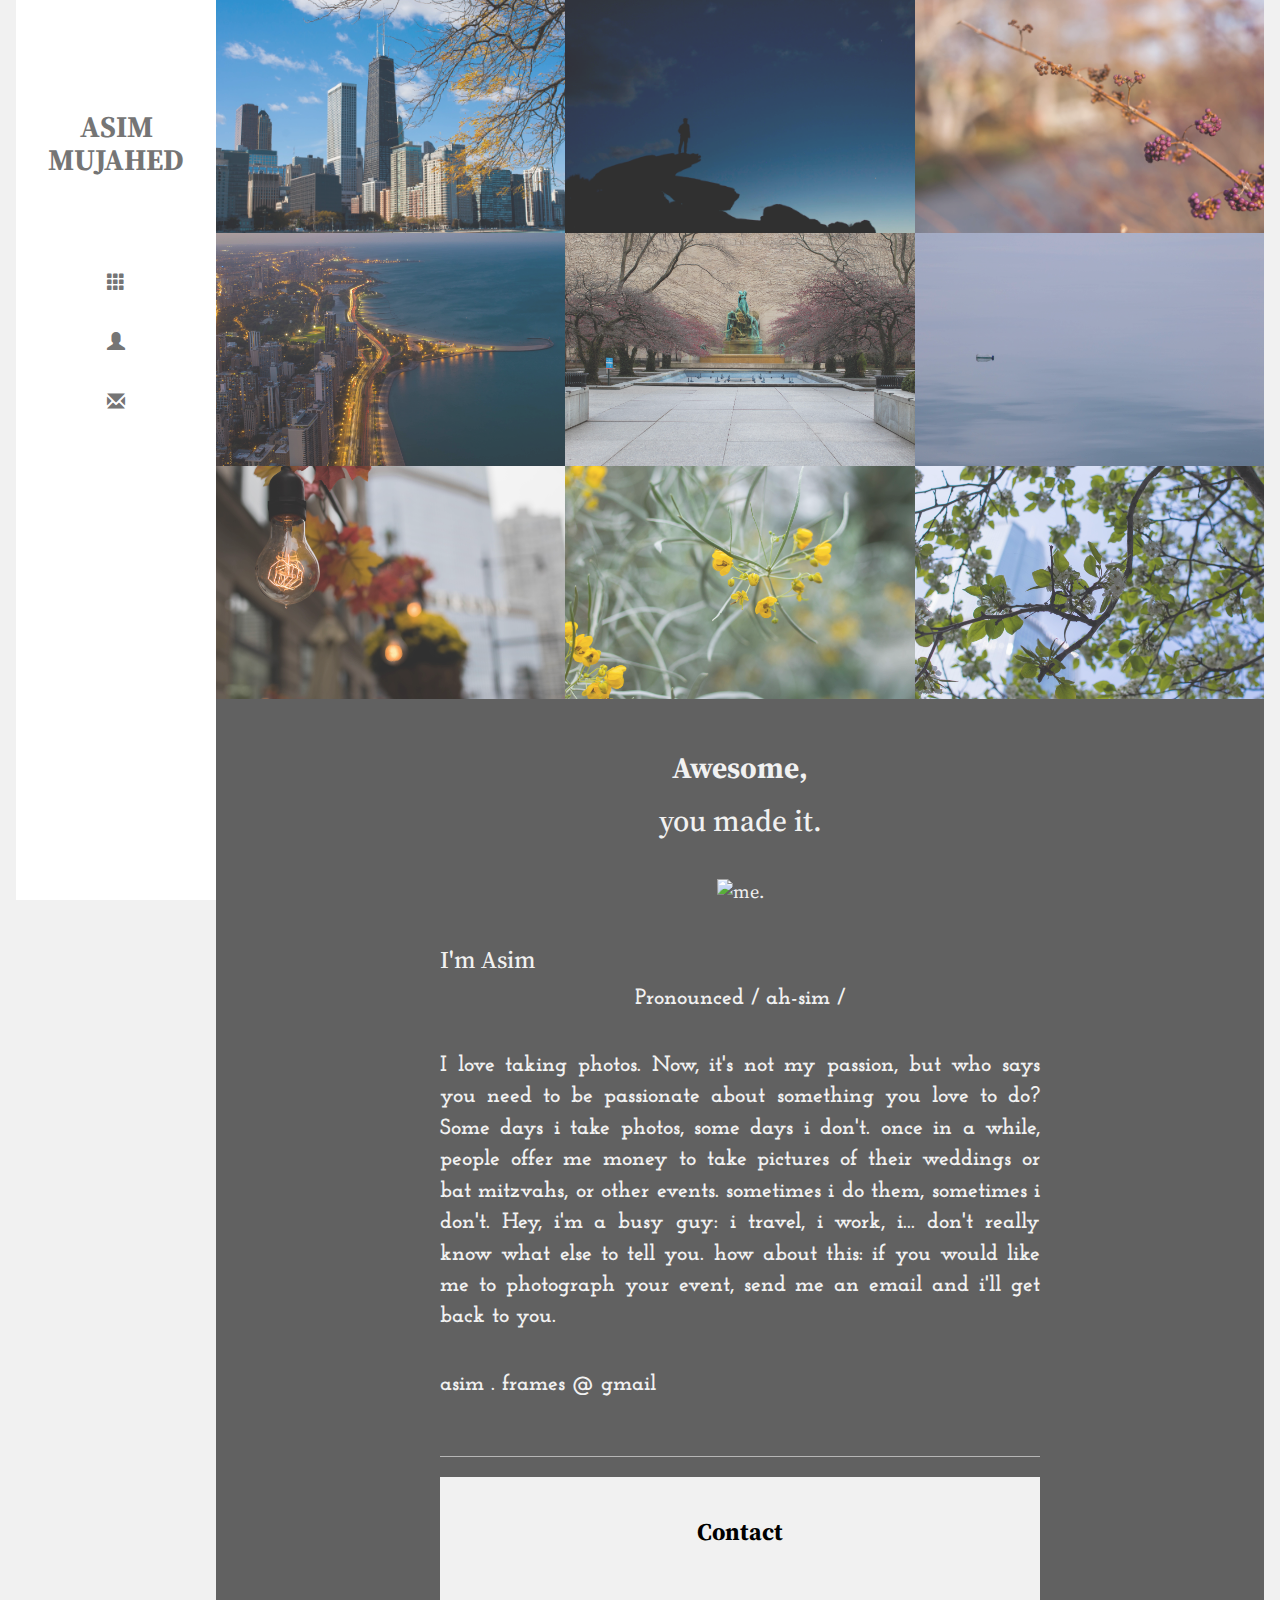
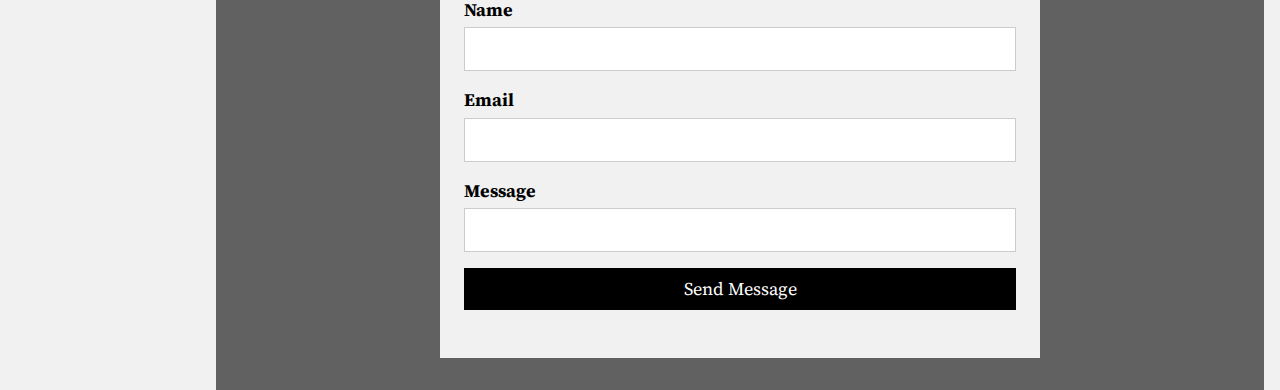
==== index.html @ c5681d3f "Update index.html" ====
<!DOCTYPE html>
<html>
<title>Asim Mujahed</title>
<meta charset="UTF-8">
<meta name="viewport" content="width=device-width, initial-scale=1">
<link rel="stylesheet" href="https://www.w3schools.com/w3css/4/w3.css">
<link href="https://fonts.googleapis.com/css?family=Josefin+Slab|Source+Serif+Pro" rel="stylesheet">
  <link rel="stylesheet" href="https://maxcdn.bootstrapcdn.com/bootstrap/3.3.7/css/bootstrap.min.css" integrity="sha384-BVYiiSIFeK1dGmJRAkycuHAHRg32OmUcww7on3RYdg4Va+PmSTsz/K68vbdEjh4u" crossorigin="anonymous">

<style>
body,h1,h2,h3,h4,h5 {font-family: 'Source Serif Pro', serif;}
body, h4 {font-size: 24px}
body, h3 {font-size: 30px}
body, button {font-size: 18px}
body, label {font-size: 18px}*

.w3-third img{margin-bottom: 0px; opacity: 0.8; cursor: pointer}
.w3-third img:hover{opacity: 5}
body p {font-family: 'Josefin Slab', serif; font-weight:bold; font-size: 22px;}
</style>



<body class="w3-light-grey w3-container w3-content" style="max-width:1600px">

<!-- Sidebar/menu -->
<nav class="w3-sidebar w3-bar-block w3-white w3-animate-left w3-text-grey w3-collapse w3-top w3-center"  style="z-index:3;width:200px;font-weight:bold" id="mySidebar"><br>
  <h3 class="w3-padding-64 w3-center"><b>ASIM<br>MUJAHED</b></h3>
  <a href="javascript:void(0)" onclick="w3_close()" class="w3-bar-item w3-button w3-padding w3-hide-large">CLOSE</a>


  <a href="#" onclick="w3_close()" class="w3-bar-item w3-button">
    <span class="glyphicon glyphicon-th btn-lg" aria-hidden="true"></span>
  </a>

  <a href="#about" onclick="w3_close()" class="w3-bar-item w3-button">
    <span class="glyphicon glyphicon-user btn-lg" aria-hidden="true"></span>
  </a>

  <a href="#contact" onclick="w3_close()" class="w3-bar-item w3-button">
    <span class="glyphicon glyphicon-envelope btn-lg" aria-hidden="true"></span>
  </a>
</nav>

<!-- Top menu on small screens -->
<header class="w3-container w3-top w3-hide-large w3-white w3-xlarge w3-padding-16" ><!-- buttoncolor-->
  <span class="w3-left w3-padding">ASIM MUJAHED</span>
  <a href="javascript:void(0)" class="w3-right w3-button w3-white" onclick="w3_open()">☰</a>
</header>

<!-- Overlay effect when opening sidebar on small screens -->
<div class="w3-overlay w3-hide-large w3-animate-opacity" onclick="w3_close()" style="cursor:pointer" title="close side menu" id="myOverlay"></div>

<!-- !PAGE CONTENT! -->
<div class="w3-main" style="margin-left:200px">

  <!-- Push down content on small screens --> 
  <div class="w3-hide-large" style="margin-top:83px"></div>
  
  <!-- Photo grid -->
  <div class="w3-row">
    <div class="w3-third">

      <!-- <link rel="stylesheet" type="text/css" href="assets/images/style.css"> -->
      
      <img src="assets/images/IMG_8755.jpg" style="width:100%" onclick="onClick(this)" alt=""><!-- row1:col1 -->
      <img src="assets/images/4S4A4152.jpg" style="width:100%" onclick="onClick(this)" alt=""><!-- 2:1 -->
      <img src="assets/images/4S4A3994.jpg" style="width:100%" onclick="onClick(this)" alt=""><!-- 3:1 -->
    </div>

    <div class="w3-third">
      <img src="assets/images/IMG_6014.jpg" style="width:100%" onclick="onClick(this)" alt=""><!-- 1:1 -->
      <img src="assets/images/4S4A4531.jpg" style="width:100%" onclick="onClick(this)" alt=""><!-- 1:2 -->
      <img src="assets/images/4S4A0835.jpg" style="width:100%" onclick="onClick(this)" alt=""><!-- 1:3 -->
    </div>
    
    <div class="w3-third">
      <img src="assets/images/IMG_0354.jpg" style="width:100%" onclick="onClick(this)" alt=""><!-- 1:1 -->
      <img src="assets/images/4S4A4848.jpg" style="width:100%" onclick="onClick(this)" alt="">
      <img src="assets/images/4S4A2304.jpg" style="width:100%" onclick="onClick(this)" alt="">
    </div>
  </div>


  
  <!-- Modal for full size images on click-->
  <div id="modal01" class="w3-modal w3-black" style="padding-top:0" onclick="this.style.display='none'">
    <span class="w3-button w3-black w3-xlarge w3-display-topright">×</span>
    <div class="w3-modal-content w3-animate-zoom w3-center w3-transparent w3-padding-64">
      <img id="img01" class="w3-image">
      <p id="caption"></p>
    </div>
  </div>

  <!-- About section -->
  <div class="w3-container w3-dark-grey w3-center w3-text-light-grey w3-padding-32"  id="about">
    <h3><b>Awesome,</b></h3>
    <h2>you made it.</h2>

    <img src="assets/images/22040209664_7d3124aaf4_o-2.jpg" alt="me." class="w3-image w3-padding-32 w3-right-align" width="600" height="650">
    <div class="w3-content w3-justify" style="max-width:600px">
      <h4>I'm Asim</h4>
      <p class="w3-center">Pronounced   / ah-sim /</p><br> 
      <p>I love taking photos. Now, it's not my passion, but who says you need to be passionate about something you love to do? Some days i take photos, some days i don't. once in a while, people offer me money to take pictures of their weddings or bat mitzvahs, or other events. sometimes i do them, sometimes i don't. Hey, i'm a busy guy: i travel, i work, i... don't really know what else to tell you. how about this: if you would like me to photograph your event, send me an email and i'll get back to you. 

      </p><br>
      <p> asim . frames @ gmail </p><br>
<!--       <p>tel: 5353 35531</p> -->
      <hr class="w3-opacity">
      
  <!-- Contact section -->
  <div class="w3-container w3-light-grey w3-padding-32 w3-padding-large" id="contact">
    <div class="w3-content" style="max-width:600px">
      <h4 class="w3-center"><b>Contact</b></h4><br>
      <form action="/action_page.php" target="_blank">
        <div class="w3-section">
          <label>Name</label>
          <input class="w3-input w3-border" type="text" name="Name" required>
        </div>
        <div class="w3-section">
          <label>Email</label>
          <input class="w3-input w3-border" type="text" name="Email" required>
        </div>
        <div class="w3-section">
          <label>Message</label>
          <input class="w3-input w3-border" type="text" name="Message" required>
        </div>
        <button type="submit" class="w3-button w3-block w3-black w3-margin-bottom">Send Message</button>
      </form>
    </div>
  </div>
</div>
  <!-- Footer -->


  
<!--   <div class="w3-black w3-center w3-padding-24">Powered by <a href="https://www.w3schools.com/w3css/default.asp" title="A.M" target="_blank" class="w3-hover-opacity">w3.css</a></div> -->

<!-- End page content -->
</div>


<!-- End page content -->
</div>

<script>
// Script to open and close sidebar
function w3_open() {
    document.getElementById("mySidebar").style.display = "block";
    document.getElementById("myOverlay").style.display = "block";
}
 
function w3_close() {
    document.getElementById("mySidebar").style.display = "none";
    document.getElementById("myOverlay").style.display = "none";
}

// Modal Image Gallery
function onClick(element) {
  document.getElementById("img01").src = element.src;
  document.getElementById("modal01").style.display = "block";
  var captionText = document.getElementById("caption");
  captionText.innerHTML = element.alt;



}

</script>


</body>
</html>
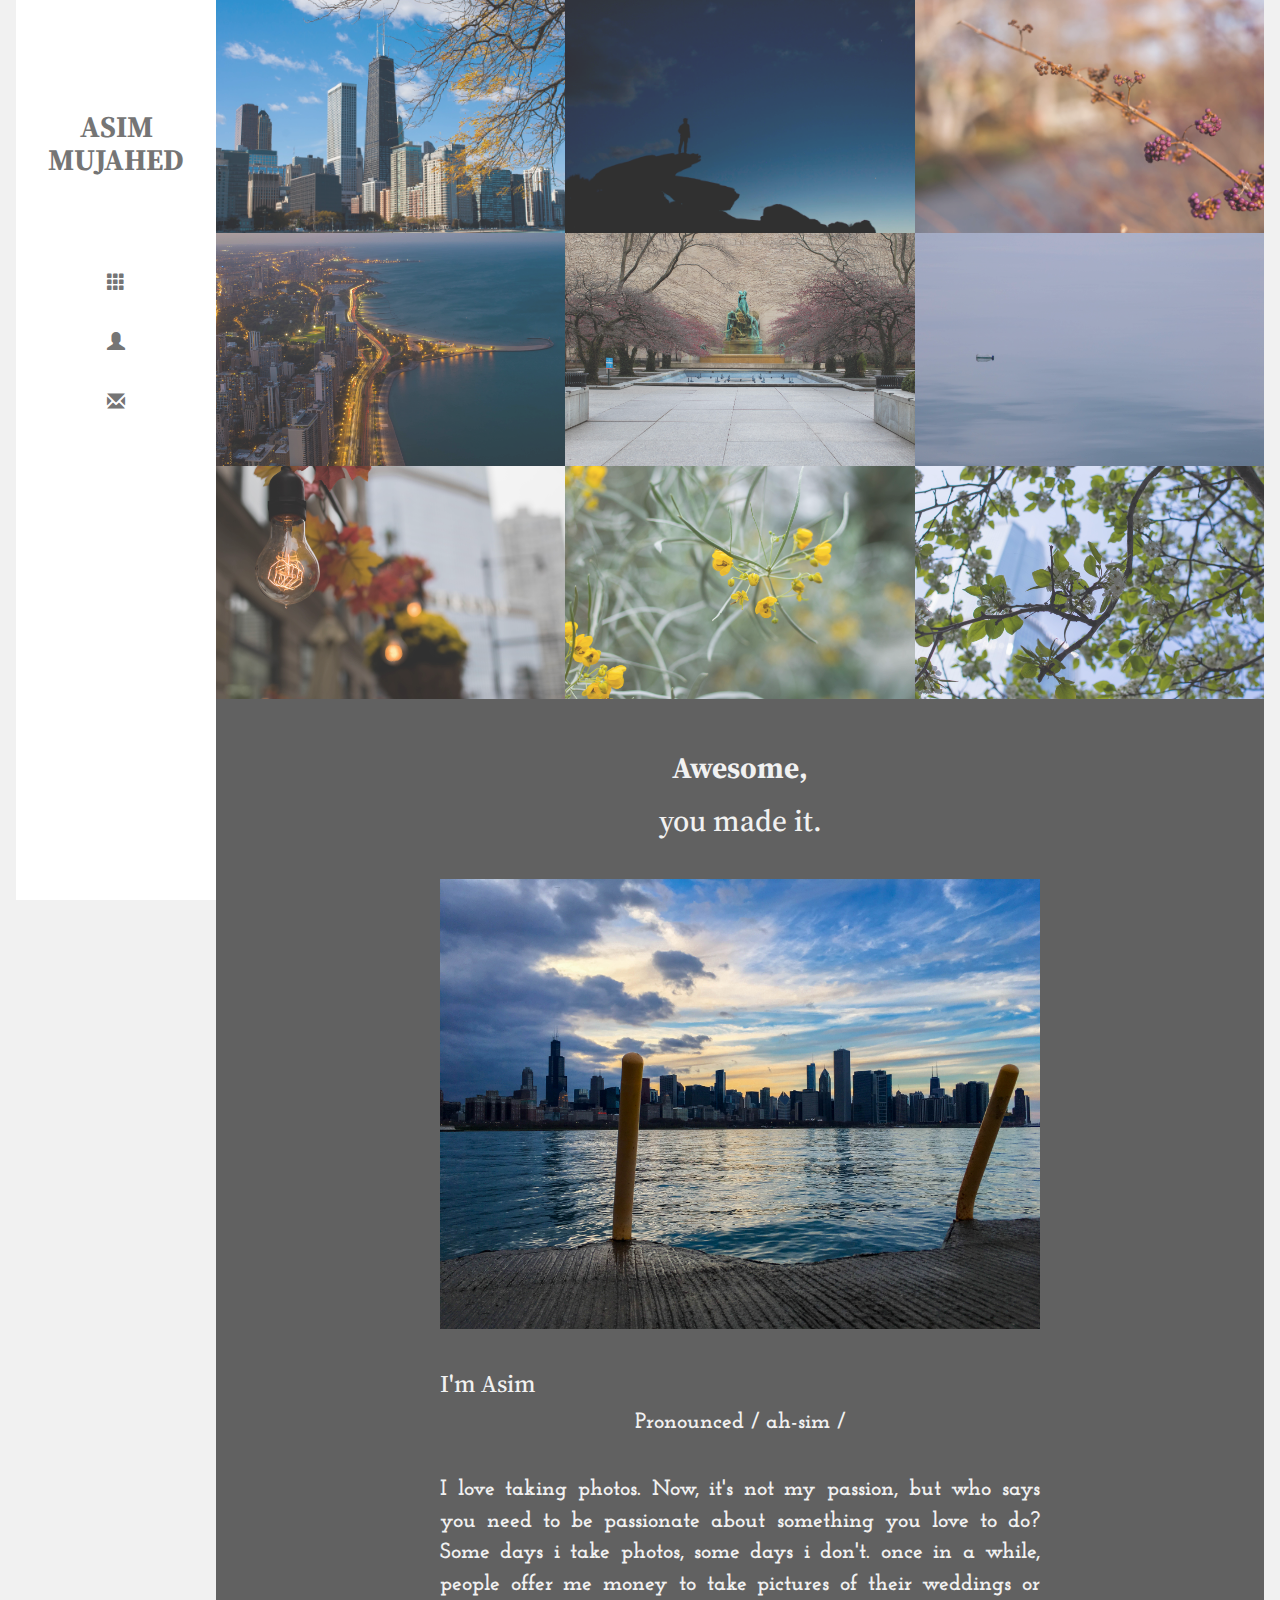
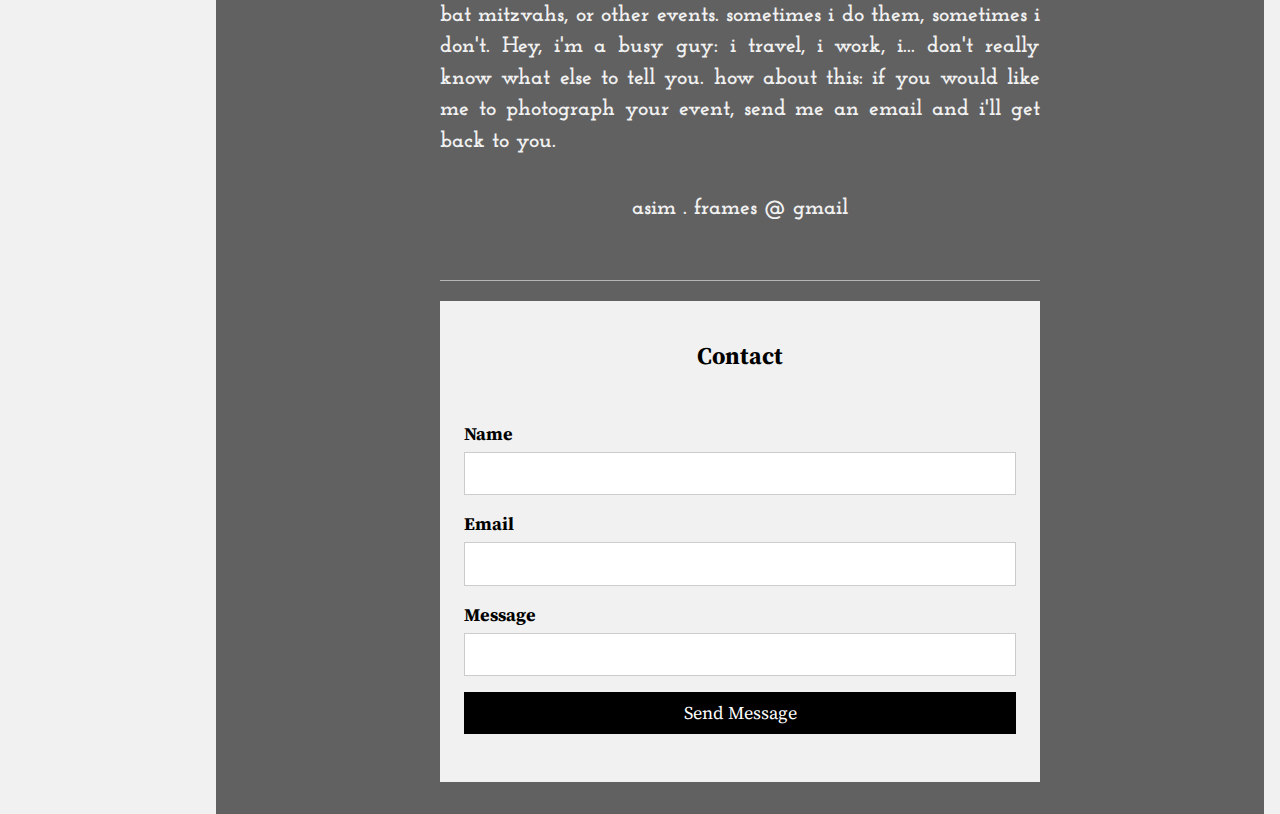
==== commit e930b15d: "Update index.html" ====
--- a/index.html
+++ b/index.html
@@ -97,14 +97,16 @@
     <h3><b>Awesome,</b></h3>
     <h2>you made it.</h2>
 
-    <img src="assets/images/22040209664_7d3124aaf4_o-2.jpg" alt="me." class="w3-image w3-padding-32 w3-right-align" width="600" height="650">
+    <img src="assets/images/2017-04-04 18.58.26.jpg" alt="me." class="w3-image w3-padding-32 w3-right-align" width="600" height="650">
     <div class="w3-content w3-justify" style="max-width:600px">
       <h4>I'm Asim</h4>
       <p class="w3-center">Pronounced   / ah-sim /</p><br> 
       <p>I love taking photos. Now, it's not my passion, but who says you need to be passionate about something you love to do? Some days i take photos, some days i don't. once in a while, people offer me money to take pictures of their weddings or bat mitzvahs, or other events. sometimes i do them, sometimes i don't. Hey, i'm a busy guy: i travel, i work, i... don't really know what else to tell you. how about this: if you would like me to photograph your event, send me an email and i'll get back to you. 
 
       </p><br>
+      <div class= "w3-center">
       <p> asim . frames @ gmail </p><br>
+      </div>
 <!--       <p>tel: 5353 35531</p> -->
       <hr class="w3-opacity">
       
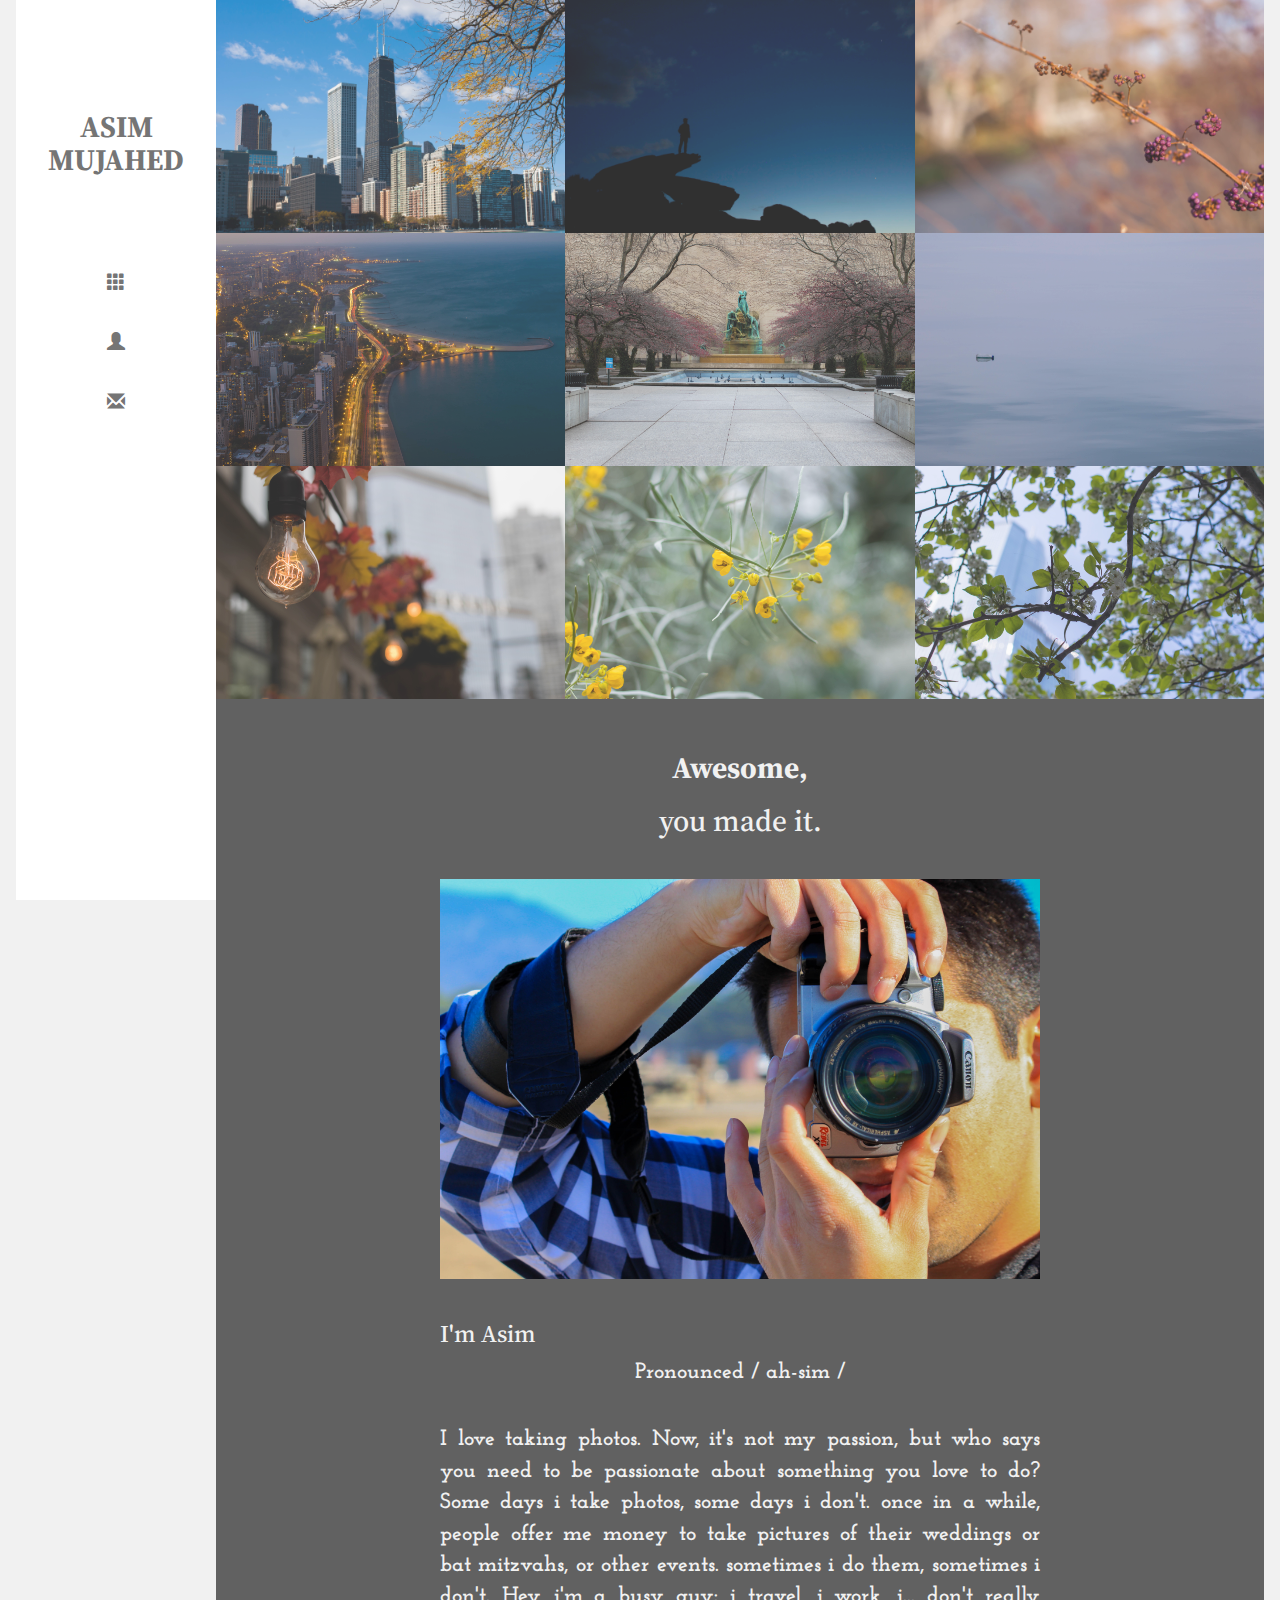
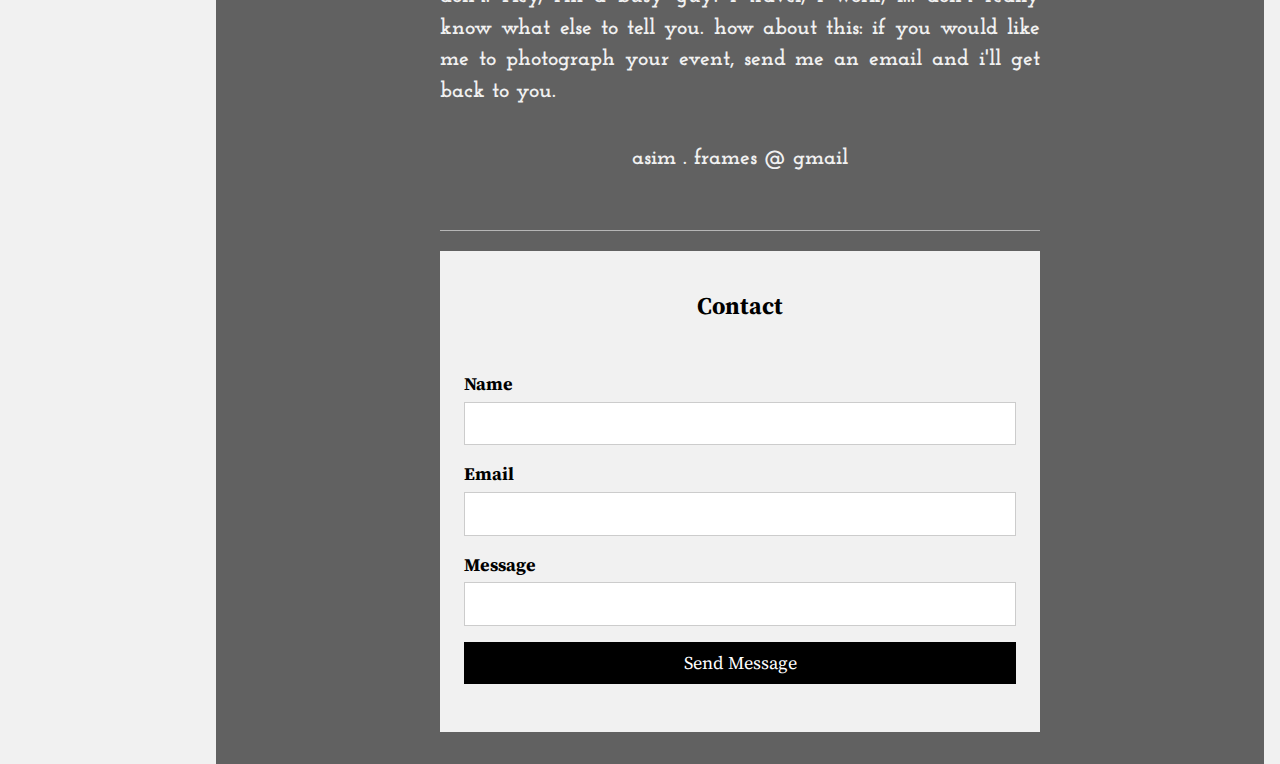
==== commit 1e327ebf: "Update index.html" ====
--- a/index.html
+++ b/index.html
@@ -97,7 +97,7 @@
     <h3><b>Awesome,</b></h3>
     <h2>you made it.</h2>
 
-    <img src="assets/images/2017-04-04 18.58.26.jpg" alt="me." class="w3-image w3-padding-32 w3-right-align" width="600" height="650">
+    <img src="assets/images/22040209664_7d3124aaf4_o-2.jpg.jpeg" alt="me." class="w3-image w3-padding-32 w3-right-align" width="600" height="650">
     <div class="w3-content w3-justify" style="max-width:600px">
       <h4>I'm Asim</h4>
       <p class="w3-center">Pronounced   / ah-sim /</p><br> 
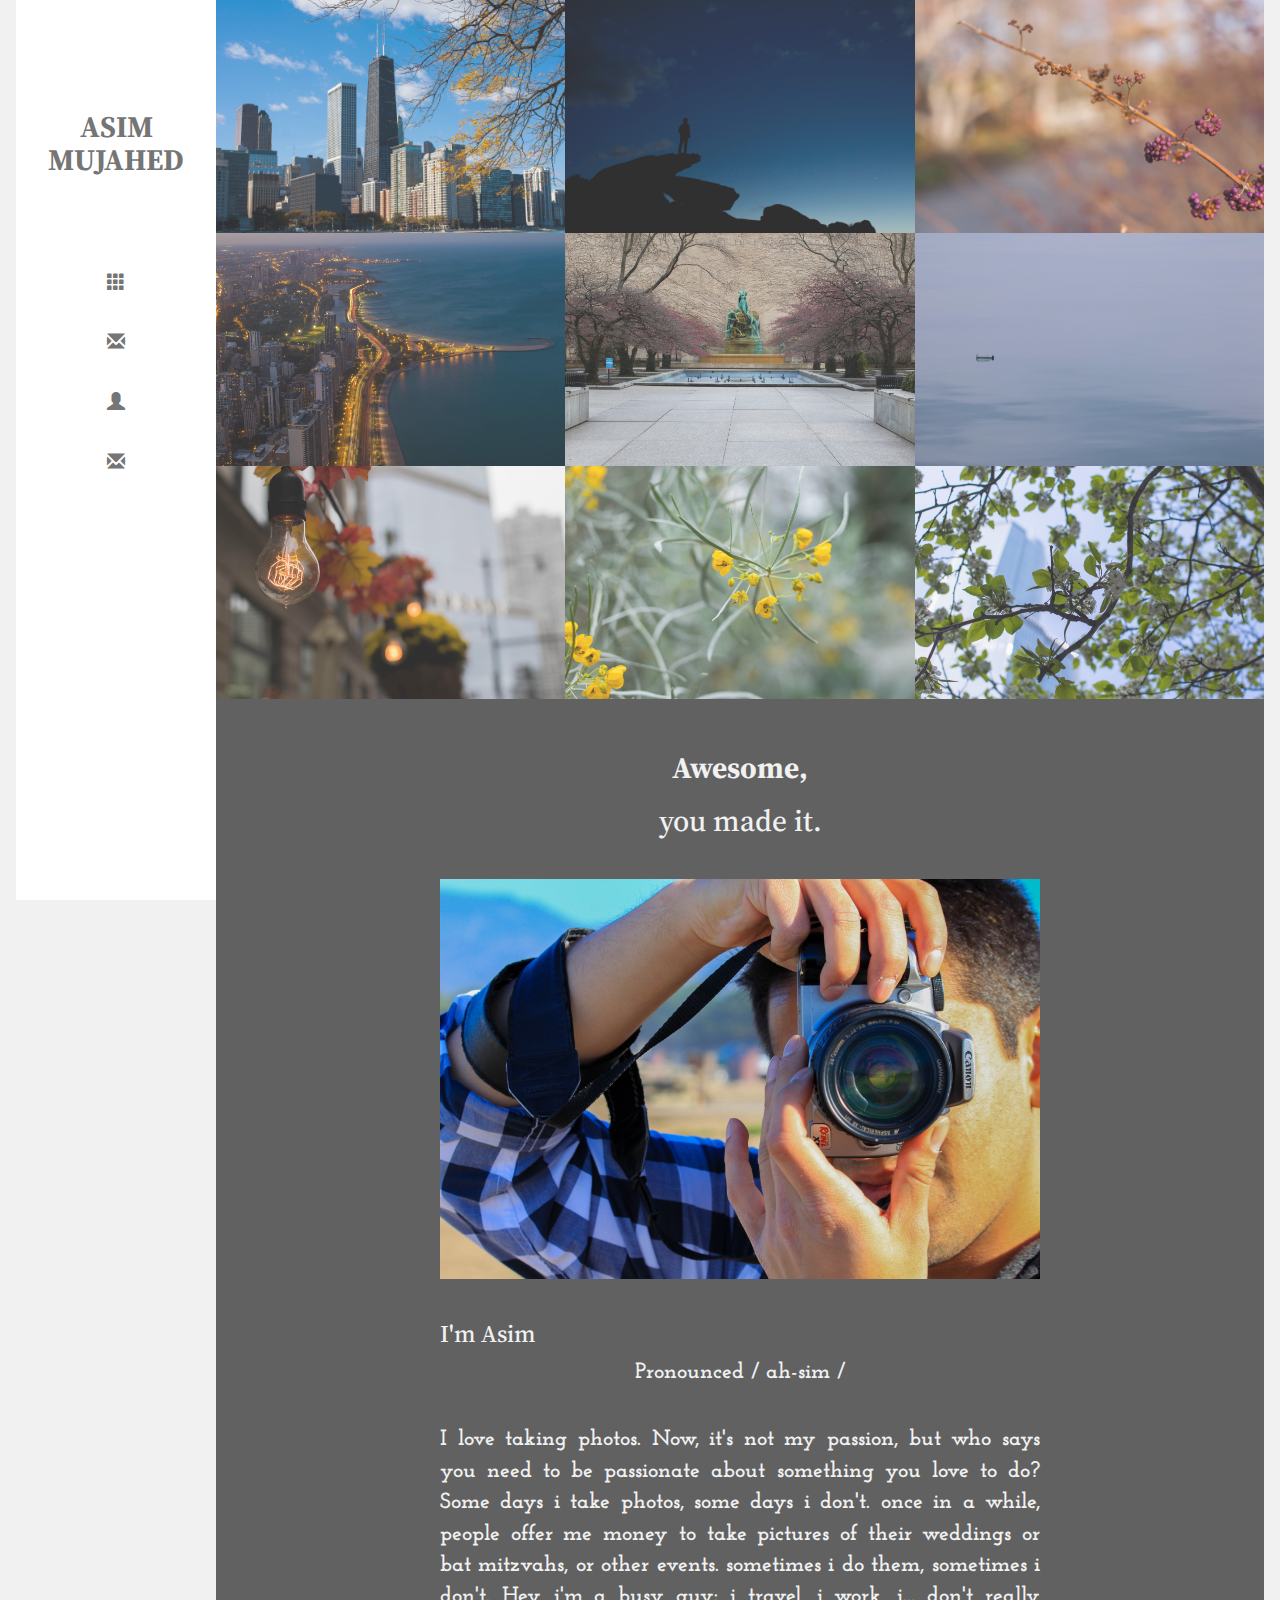
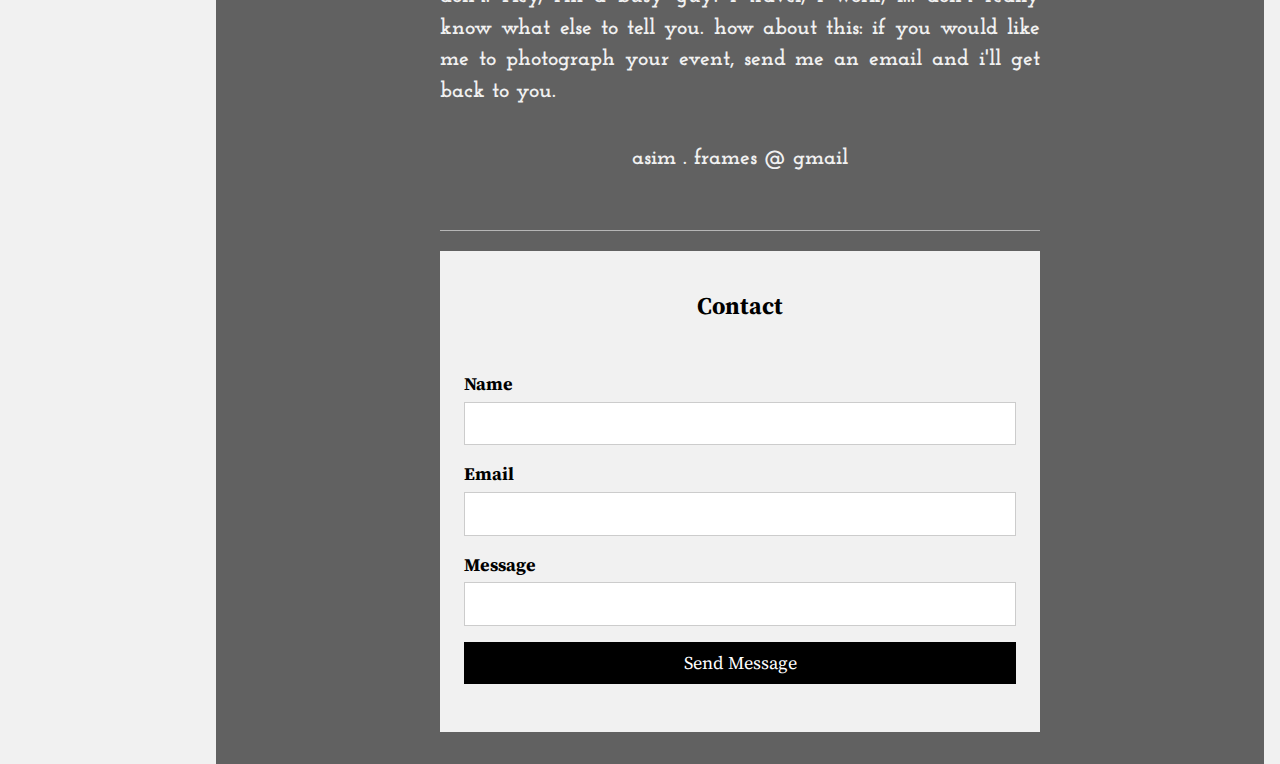
==== commit 19b805ad: "Update index.html" ====
--- a/index.html
+++ b/index.html
@@ -31,6 +31,10 @@
 
   <a href="#" onclick="w3_close()" class="w3-bar-item w3-button">
     <span class="glyphicon glyphicon-th btn-lg" aria-hidden="true"></span>
+  </a>
+  
+      <a href="#port.html" onclick="w3_close()" class="w3-bar-item w3-button">
+    <span class="glyphicon glyphicon-envelope btn-lg" aria-hidden="true"></span>
   </a>
 
   <a href="#about" onclick="w3_close()" class="w3-bar-item w3-button">
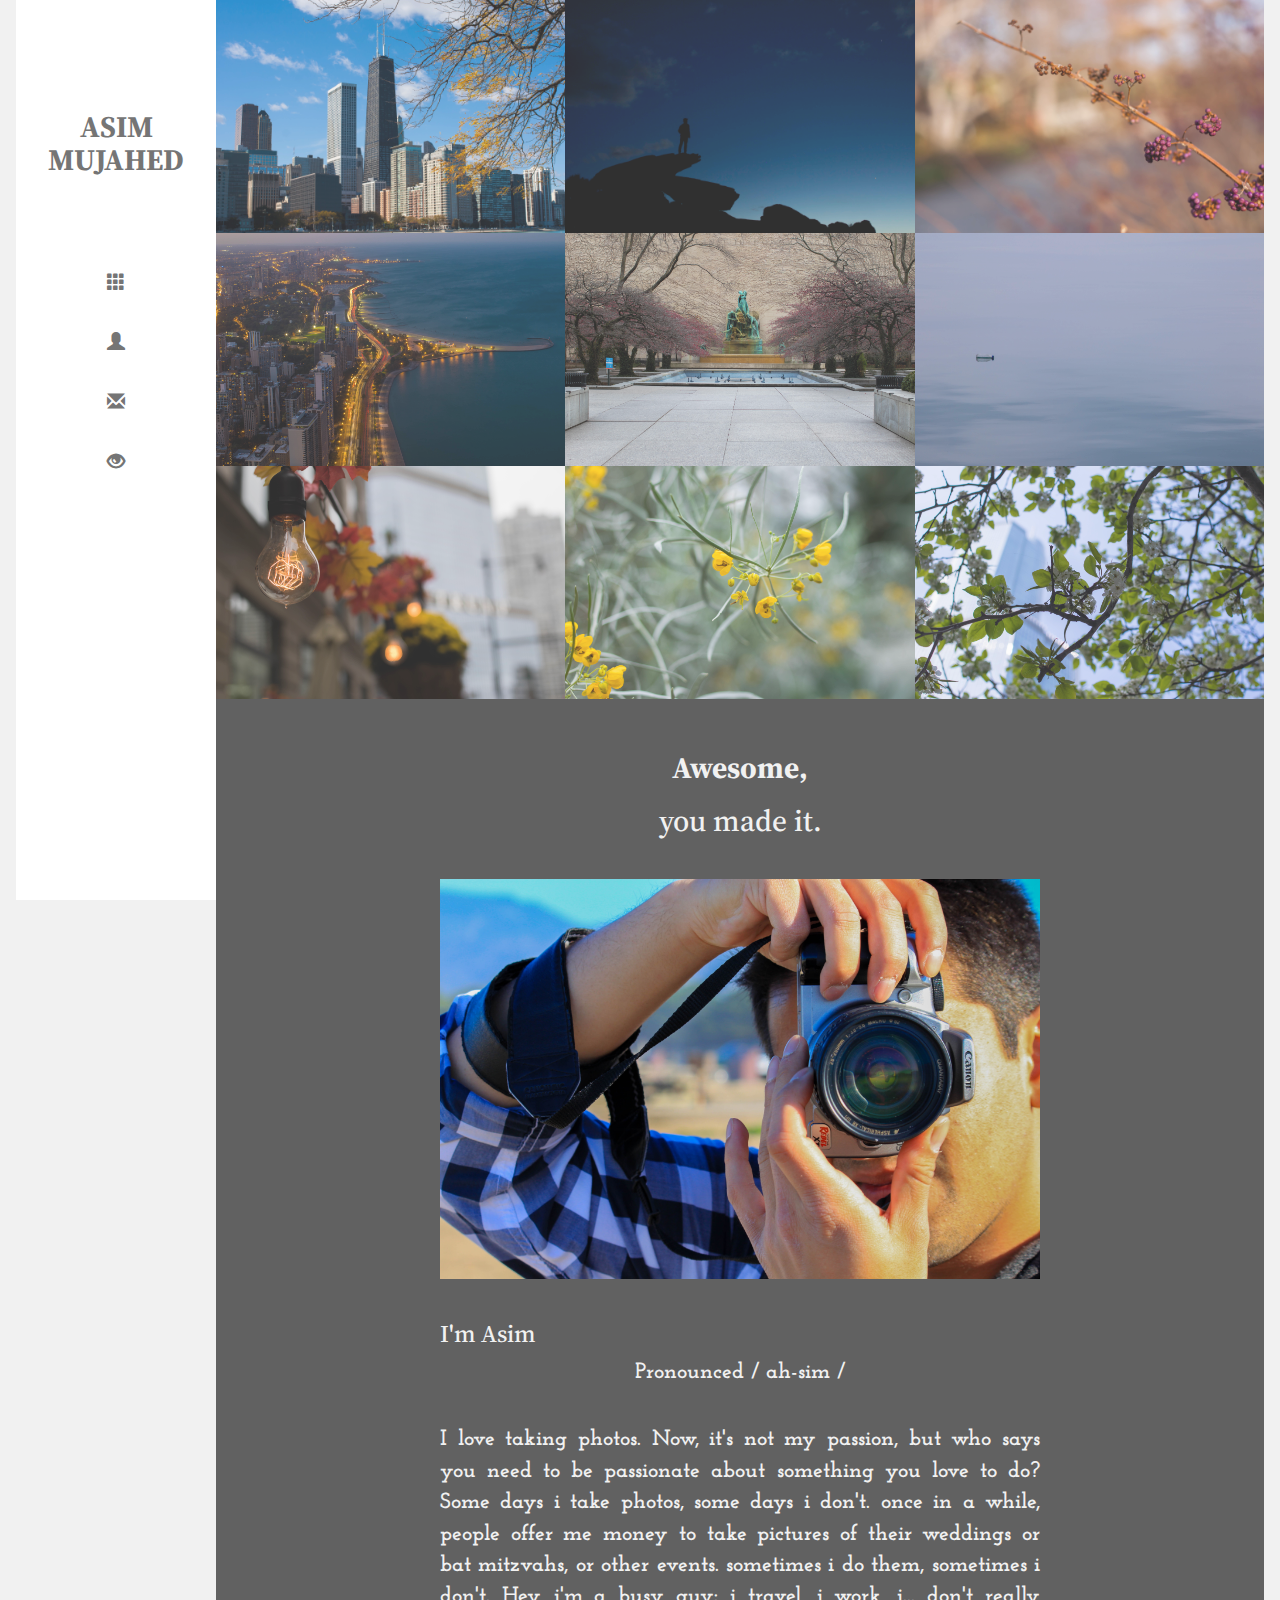
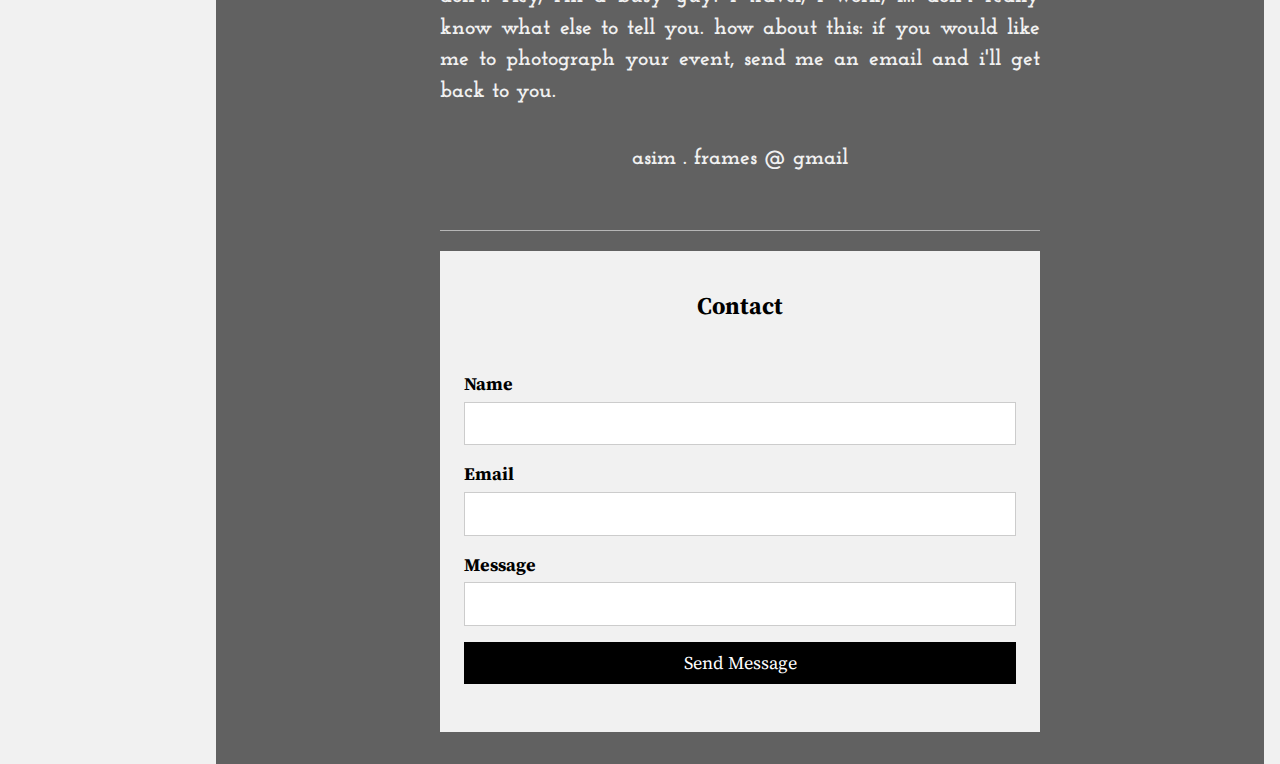
==== commit 3cb287f8: "Update index.html" ====
--- a/index.html
+++ b/index.html
@@ -32,10 +32,7 @@
   <a href="#" onclick="w3_close()" class="w3-bar-item w3-button">
     <span class="glyphicon glyphicon-th btn-lg" aria-hidden="true"></span>
   </a>
-  
-      <a href="#port.html" onclick="w3_close()" class="w3-bar-item w3-button">
-    <span class="glyphicon glyphicon-envelope btn-lg" aria-hidden="true"></span>
-  </a>
+
 
   <a href="#about" onclick="w3_close()" class="w3-bar-item w3-button">
     <span class="glyphicon glyphicon-user btn-lg" aria-hidden="true"></span>
@@ -43,6 +40,10 @@
 
   <a href="#contact" onclick="w3_close()" class="w3-bar-item w3-button">
     <span class="glyphicon glyphicon-envelope btn-lg" aria-hidden="true"></span>
+  </a>
+  
+      <a href="port.html" onclick="w3_close()" class="w3-bar-item w3-button">
+    <span class="glyphicon glyphicon-eye-open btn-lg" aria-hidden="true"></span>
   </a>
 </nav>
 
